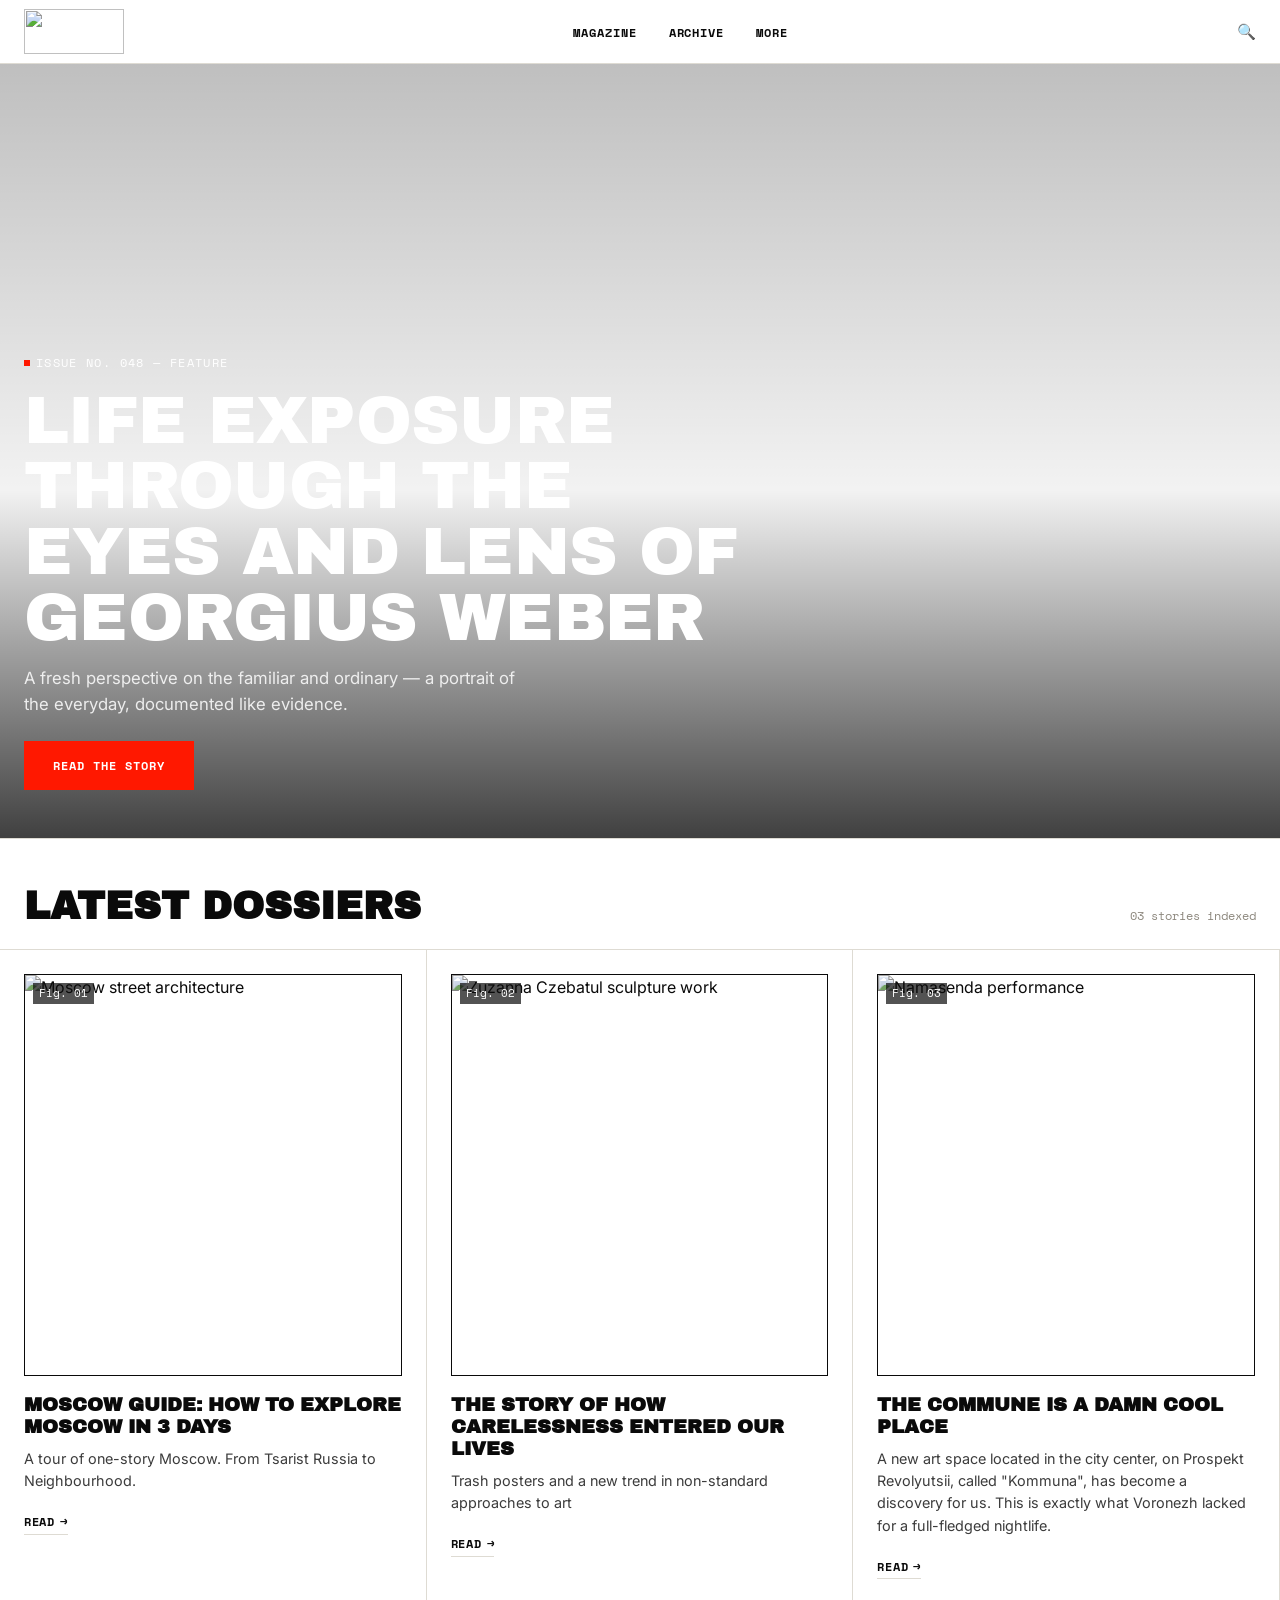
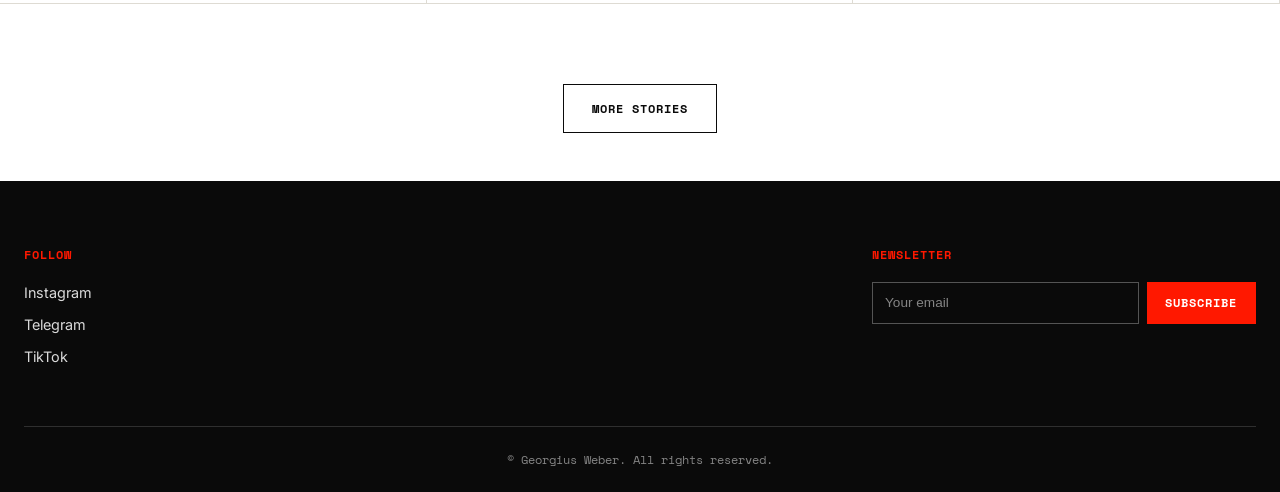
==== index.html @ 4ee1da1a "Add files via upload" ====
﻿<!DOCTYPE html>
<html lang="en">
<head>
  <meta charset="UTF-8">
  

<meta name="viewport" content="width=device-width, initial-scale=1.0, viewport-fit=cover">

 
 <title>GEOWEB — Freedom, Research &amp; Creativity</title>


  <meta name="description" content="An editorial dossier on culture, art and the people making it — Moscow and beyond.">

 

 <link rel="preconnect" href="https://fonts.googleapis.com">
  <link rel="preconnect" href="https://fonts.gstatic.com" crossorigin>
 

 <link href="https://fonts.googleapis.com/css2?family=Archivo+Black&family=Inter:wght@400;500;600;700&family=Space+Mono:wght@400;700&display=swap" rel="stylesheet">

 
 <link rel="stylesheet" href="style.css">
  <style>
    :root {
      --header-height: 64px;
      --color-foreground: 10, 10, 10;
      --color-background: 255, 255, 255;
      --color-accent: 255, 24, 0;
    }
 
 </style>
</head>
<body class="js" style="--header-height: 64px;">

  <div class="scroll-progress">
</div>

  <header class="site-header" id="siteHeader">
   
 <div class="header-container">
     
 <div class="header-logo">
        
<a href="index.html" aria-label="GEOWEB — home">
  <img src="IMG/logo.jpg" width="100" height="24"></a>
     
 </div>
      <nav class="header-nav" role="navigation" aria-label="Main navigation">
       
 <ul class="nav-list">
        
  <li><a href="magazine.html">Magazine</a></li>
         
   <li><a href="archive.html">Archive</a></li>
         
   <li><a href="#footerFollow">More</a></li>
       
 </ul>
     
 </nav>
     
 <div class="header-actions">
      
  <button class="search-toggle" aria-label="Search" id="searchToggle">
        
  <span class="icon-search">
</span>
        
 </div>
  
  </div>
  
</header>

  
<main id="mainContent">

   
 <section class="featured-story">
    
  <div class="featured-image">
      
  <img src="IMG/stul.jpg" alt="Georgius Weber — featured story" loading="eager">
    
  </div>
     
 <div class="featured-text">
       
 <span class="eyebrow">Issue No. 048 — Feature</span>
       
 <h1 class="featured-title">Life exposure through the eyes and lens of Georgius Weber</h1>
     
   <p class="featured-excerpt">A fresh perspective on the familiar and ordinary — a portrait of the everyday, documented like evidence.</p>
      
  <a href="latest-grid" class="btn btn-primary">Read the story</a>
    
  </div>
   
 </section>

  
  <div class="section-head">
    
  <h2>Latest Dossiers</h2>
     
 <span class="index-count">03 stories indexed</span>
  
  </div>

   
 <section class="latest-grid">
   
   <div class="grid-container">

      
  <article class="grid-item">
         
 <div class="grid-image">
         
   <span class="grid-fig">Fig. 01</span>
         
   <img src="IMG/xram.jpg" alt="Moscow street architecture">
      
    </div>
          
<div class="grid-text">
        
    <h2>Moscow Guide: How to Explore Moscow in 3 Days</h2>
         
   <p>A tour of one-story Moscow. From Tsarist Russia to Neighbourhood.</p>
      
      <a href="moscow-guide.html" class="btn-text">Read</a>
         
 </div>
       
 </article>

        
<article class="grid-item">
         
 <div class="grid-image">
         
   <span class="grid-fig">Fig. 02</span>
          
  <img src="IMG/IMG_7909.PNG" alt="Zuzanna Czebatul sculpture work">
         
 </div>
         
 <div class="grid-text">
         
   <h2>The story of how carelessness entered our lives</h2>
          
  <p>Trash posters and a new trend in non-standard approaches to art</p>
          
  <a href="looting.html" class="btn-text">Read</a>
       
   </div>
       
 </article>

       
 <article class="grid-item">
       
   <div class="grid-image">
           
 <span class="grid-fig">Fig. 03</span>
          
  <img src="IMG/IMG_6789.JPG" alt="Namasenda performance">
         
 </div>
         
 <div class="grid-text">
           
 <h2>The Commune is a damn cool place</h2>
         
   <p>A new art space located in the city center, on Prospekt Revolyutsii, called "Kommuna", has become a discovery for us. This is exactly what Voronezh lacked for a full-fledged nightlife.</p>
     
       <a href="namasenda.html" class="btn-text">Read</a>
         
 </div>
       
 </article>

     
 </div>
   
 </section>

   
 <div class="more-stories">
    
  <a href="archive.html" class="btn btn-secondary">More Stories</a>
   
 </div>
  </main>

  <footer class="site-footer">
    <div class="footer-container">
      <div class="footer-col">
        <div class="footer-col" id="footerFollow"></div>
        <h4>Follow</h4>
<ul>
          
  <li><a href="https://www.instagram.com/georgiossweber_?igsh=MnE4dzl3NzA2MTRw">Instagram</a></li>
          
    <li><a href="https://t.me/gorgiusweb">Telegram</a></li>
           
   <li><a href="https://www.tiktok.com/@josefvanister?_r=1&_t=ZS-97slPQVDMNW">TikTok</a></li>
          
  </ul>    
      </div>
      
<div class="footer-col">
     
 </div>
    
  <div class="footer-col">
       
 <h4>Newsletter</h4>
       
 <form class="newsletter-form">
         
 <input type="email" placeholder="Your email" aria-label="Email for newsletter" required>
         
 <button type="submit" class="btn btn-primary">Subscribe</button>
      
  </form>
     
 </div>
   
 </div>
    
<div class="footer-bottom">
      
<p>&copy; Georgius Weber. All rights reserved.</p>
   
 </div>
  </footer>

  <div class="search-modal" id="searchModal" aria-hidden="true">
   
 <div class="search-modal-content">
    
  <button class="search-close" id="searchClose" aria-label="Close search">&times;</button>
     
 <form class="search-form" action="magazine.html" method="get">
     
   <input type="search" name="q" placeholder="Search..." aria-label="Search">
    
    <button type="submit" class="btn btn-primary">Search</button>
    
  </form>
  
  </div>
  
</div>

  
<div class="mobile-menu" id="mobileMenu" aria-hidden="true">
   
 <button class="menu-close" id="menuClose" aria-label="Close menu">&times;</button>
   
 <div class="mobile-menu-content">
     
 <ul>
      
  <li><a href="magazine.html">Magazine</a></li>
      
  <li><a href="archive.html">Archive</a></li>

       
 <li><a href="about.html">More</a></li>
    
  </ul>
  
  </div>
 
 </div>

  <script src="script.js"></script>
</body>
</html>
---- style.css ----
/* ==========================================================================
   RICH RUSSIAN KIDS — editorial stylesheet
   Design system: dossier / technical-documentation meets fashion editorial
   ========================================================================== */

:root {
  --header-height: 64px;
  --ink: 10, 10, 10;
  --paper: 255, 255, 255;
  --paper-dim: 240, 239, 234;
  --signal: 255, 24, 0;      /* brand red */
  --stone: 140, 135, 125;    /* muted caption grey */
  --line: 222, 219, 211;     /* hairline rule */

  --font-display: 'Archivo Black', 'Helvetica Neue', Arial, sans-serif;
  --font-body: 'Inter', 'Helvetica Neue', Helvetica, Arial, sans-serif;
  --font-mono: 'Space Mono', 'Courier New', monospace;

  --ease: cubic-bezier(.16,.84,.44,1);
}

*, *::before, *::after { box-sizing: border-box; margin: 0; padding: 0; }

html { scroll-behavior: smooth; }
@media (prefers-reduced-motion: reduce) {
  html { scroll-behavior: auto; }
  * { animation-duration: 0.001ms !important; transition-duration: 0.001ms !important; }
}

body {
  font-family: var(--font-body);
  font-size: 1rem;
  line-height: 1.55;
  color: rgb(var(--ink));
  background-color: rgb(var(--paper));
  -webkit-font-smoothing: antialiased;
}

a { color: inherit; text-decoration: none; }
img { max-width: 100%; height: auto; display: block; }
ul { list-style: none; }

::selection { background: rgb(var(--signal)); color: #fff; }

/* focus visibility */
a:focus-visible, button:focus-visible, input:focus-visible {
  outline: 2px solid rgb(var(--signal));
  outline-offset: 3px;
}

.eyebrow {
  font-family: var(--font-mono);
  font-size: 0.72rem;
  letter-spacing: 0.12em;
  text-transform: uppercase;
  color: rgb(var(--signal));
  display: inline-flex;
  align-items: center;
  gap: 0.5em;
}
.eyebrow::before {
  content: '';
  width: 6px; height: 6px;
  background: rgb(var(--signal));
  display: inline-block;
}

/* ==========================================================================
   Header
   ========================================================================== */
.site-header {
  position: sticky;
  top: 0;
  z-index: 100;
  background: rgba(255,255,255,0.92);
  backdrop-filter: saturate(140%) blur(10px);
  border-bottom: 1px solid rgb(var(--line));
  height: var(--header-height);
  display: flex;
  align-items: center;
  transition: height 0.35s var(--ease), box-shadow 0.35s var(--ease);
}

.site-header.is-condensed { height: 48px; box-shadow: 0 1px 0 rgb(var(--line)); }
.site-header.is-hidden { transform: translateY(-100%); }
.site-header { transition: height 0.35s var(--ease), transform 0.35s var(--ease); }

.header-container {
  width: 100%;
  max-width: 1520px;
  margin: 0 auto;
  padding: 0 1.5rem;
  display: flex;
  justify-content: space-between;
  align-items: center;
}

.header-logo a {
  font-family: var(--font-display);
  font-size: 0.95rem;
  letter-spacing: 0.02em;
  white-space: nowrap;
}
.header-logo img { height: 45px; width: 100px; }

.header-nav { display: none; }

.nav-list { display: flex; gap: 2rem; }

.nav-list a {
  position: relative;
  font-family: var(--font-mono);
  font-size: 0.75rem;
  font-weight: 700;
  text-transform: uppercase;
  letter-spacing: 0.08em;
  padding: 4px 0;
}

.nav-list a::after {
  content: '';
  position: absolute;
  left: 0; bottom: 0;
  width: 100%; height: 2px;
  background: rgb(var(--signal));
  transform: scaleX(0);
  transform-origin: left;
  transition: transform 0.3s var(--ease);
}
.nav-list a:hover::after,
.nav-list a.is-active::after { transform: scaleX(1); }
.nav-list a:hover { color: rgb(var(--signal)); }

.header-actions { display: flex; align-items: center; gap: 1.25rem; }

.search-toggle, .menu-toggle, .cart-link {
  background: none;
  border: none;
  cursor: pointer;
  display: flex;
  align-items: center;
  font-size: 1.1rem;
  position: relative;
  color: rgb(var(--ink));
  transition: color 0.2s;
}
.search-toggle:hover, .menu-toggle:hover, .cart-link:hover { color: rgb(var(--signal)); }

.icon-search::before { content: '\1F50D'; font-size: 0.95rem; }
.icon-menu::before { content: '\2261'; font-size: 1.3rem; }
.icon-cart::before { content: '\1F6CD'; font-size: 1rem; }

.cart-count {
  position: absolute;
  top: -6px;
  right: -10px;
  background: rgb(var(--signal));
  color: #fff;
  font-family: var(--font-mono);
  font-size: 0.62rem;
  width: 16px;
  height: 16px;
  border-radius: 50%;
  display: flex;
  align-items: center;
  justify-content: center;
}

/* ==========================================================================
   Main / reveal utility
   ========================================================================== */
#mainContent { max-width: 100%; overflow: hidden; }

.reveal {
  opacity: 0;
  transform: translateY(28px);
  transition: opacity 0.8s var(--ease), transform 0.8s var(--ease);
}
.reveal.fade-in { opacity: 1; transform: translateY(0); }
.reveal:nth-child(2) { transition-delay: 0.06s; }
.reveal:nth-child(3) { transition-delay: 0.12s; }
.reveal:nth-child(4) { transition-delay: 0.18s; }

/* ==========================================================================
   Featured story (hero)
   ========================================================================== */
.featured-story {
  position: relative;
  margin-bottom: 0;
  border-bottom: 1px solid rgb(var(--line));
}

.featured-image { position: relative; overflow: hidden; }
.featured-image img {
  width: 100%;
  height: 86vh;
  min-height: 480px;
  object-fit: cover;
  transform: scale(1.06);
  transition: transform 8s var(--ease);
}
.featured-story:hover .featured-image img { transform: scale(1); }

.featured-image::after {
  content: '';
  position: absolute; inset: 0;
  background: linear-gradient(0deg, rgba(0,0,0,0.75) 0%, rgba(0,0,0,0.05) 45%, rgba(0,0,0,0.25) 100%);
}

.featured-text {
  position: absolute;
  bottom: 3rem;
  left: 1.5rem;
  right: 1.5rem;
  color: #fff;
  max-width: 760px;
}

.featured-text .eyebrow { color: #fff; margin-bottom: 1rem; }
.featured-text .eyebrow::before { background: rgb(var(--signal)); }

.featured-title {
  font-family: var(--font-display);
  font-size: clamp(2rem, 6vw, 4.2rem);
  font-weight: 400;
  line-height: 0.98;
  text-transform: uppercase;
  letter-spacing: -0.01em;
  margin-bottom: 0.9rem;
}

.featured-excerpt {
  font-size: 1.05rem;
  margin-bottom: 1.5rem;
  max-width: 46ch;
  color: rgba(255,255,255,0.85);
}

/* ==========================================================================
   Buttons
   ========================================================================== */
.btn {
  display: inline-flex;
  align-items: center;
  gap: 0.6em;
  padding: 0.85rem 1.75rem;
  font-family: var(--font-mono);
  font-weight: 700;
  font-size: 0.78rem;
  text-transform: uppercase;
  letter-spacing: 0.08em;
  border: 1px solid transparent;
  cursor: pointer;
  transition: all 0.25s var(--ease);
}

.btn-primary { background-color: rgb(var(--signal)); color: #fff; border-color: rgb(var(--signal)); }
.btn-primary:hover { background-color: #fff; color: rgb(var(--signal)); }

.btn-secondary { background-color: transparent; color: rgb(var(--ink)); border-color: rgb(var(--ink)); }
.btn-secondary:hover { background-color: rgb(var(--ink)); color: #fff; }

.btn-text {
  font-family: var(--font-mono);
  font-weight: 700;
  font-size: 0.78rem;
  text-transform: uppercase;
  letter-spacing: 0.06em;
  color: rgb(var(--ink));
  display: inline-flex;
  align-items: center;
  gap: 0.4em;
  border-bottom: 1px solid rgb(var(--line));
  padding-bottom: 2px;
  transition: color 0.25s, border-color 0.25s, gap 0.25s;
}
.btn-text::after { content: '\2192'; transition: transform 0.25s var(--ease); }
.btn-text:hover { color: rgb(var(--signal)); border-color: rgb(var(--signal)); }
.btn-text:hover::after { transform: translateX(4px); }

/* ==========================================================================
   Section headers (dossier style)
   ========================================================================== */
.section-head {
  display: flex;
  justify-content: space-between;
  align-items: flex-end;
  max-width: 1520px;
  margin: 0 auto;
  padding: 3rem 1.5rem 1.5rem;
  border-bottom: 1px solid rgb(var(--line));
}
.section-head h2 {
  font-family: var(--font-display);
  font-size: clamp(1.5rem, 3vw, 2.4rem);
  text-transform: uppercase;
  line-height: 1;
}
.section-head .index-count { font-family: var(--font-mono); font-size: 0.78rem; color: rgb(var(--stone)); }

/* ==========================================================================
   Latest grid — dossier frames
   ========================================================================== */
.latest-grid { padding: 0 0 2rem; }

.grid-container {
  display: grid;
  grid-template-columns: repeat(auto-fit, minmax(300px, 1fr));
  max-width: 1520px;
  margin: 0 auto;
}

.grid-item {
  border-right: 1px solid rgb(var(--line));
  border-bottom: 1px solid rgb(var(--line));
  padding: 1.5rem;
  position: relative;
  transition: background 0.3s var(--ease);
}
.grid-item:hover { background: rgba(var(--paper-dim), 0.6); }

.grid-image {
  position: relative;
  overflow: hidden;
  margin-bottom: 1.1rem;
  border: 1px solid rgb(var(--ink));
}
.grid-image::before,
.grid-image::after {
  content: '';
  position: absolute;
  width: 14px; height: 14px;
  border: 2px solid rgb(var(--signal));
  z-index: 2;
  opacity: 0;
  transition: opacity 0.3s var(--ease);
}
.grid-image::before { top: -1px; left: -1px; border-right: none; border-bottom: none; }
.grid-image::after { bottom: -1px; right: -1px; border-left: none; border-top: none; }
.grid-item:hover .grid-image::before,
.grid-item:hover .grid-image::after { opacity: 1; }

.grid-image img {
  width: 100%;
  height: 400px;
  object-fit: cover;
  transition: transform 0.6s var(--ease), filter 0.6s var(--ease);
  filter: grayscale(45%);
}
.grid-item:hover .grid-image img { transform: scale(1.045); filter: grayscale(0%); }

.grid-fig {
  position: absolute;
  top: 0.5rem; left: 0.5rem;
  font-family: var(--font-mono);
  font-size: 0.68rem;
  color: #fff;
  background: rgba(10,10,10,0.7);
  padding: 2px 6px;
  z-index: 3;
}

.grid-text h2 {
  font-family: var(--font-display);
  font-size: 1.2rem;
  text-transform: uppercase;
  line-height: 1.15;
  margin-bottom: 0.6rem;
}

.grid-text p {
  font-size: 0.9rem;
  color: rgb(60,60,60);
  margin-bottom: 1rem;
}

/* ==========================================================================
   More Stories
   ========================================================================== */
.more-stories { text-align: center; padding: 3rem 1.5rem; }

/* ==========================================================================
   Footer
   ========================================================================== */
.site-footer { background: rgb(var(--ink)); color: rgba(255,255,255,0.85); padding: 4rem 1.5rem 1.5rem; margin-top: 0; }

.footer-container {
  display: grid;
  grid-template-columns: repeat(auto-fit, minmax(200px, 1fr));
  gap: 2.5rem;
  max-width: 1520px;
  margin: 0 auto;
}

.footer-col h4 {
  font-family: var(--font-mono);
  font-size: 0.78rem;
  letter-spacing: 0.08em;
  margin-bottom: 1.1rem;
  text-transform: uppercase;
  color: rgb(var(--signal));
}

.footer-col li { margin-bottom: 0.6rem; font-size: 0.9rem; }
.footer-col a { transition: color 0.2s; }
.footer-col a:hover { color: rgb(var(--signal)); }

.newsletter-form { display: flex; gap: 0.5rem; }
.newsletter-form input {
  flex: 1;
  padding: 0.65rem 0.75rem;
  border: 1px solid rgba(255,255,255,0.3);
  background: transparent;
  color: #fff;
  font-size: 0.85rem;
}
.newsletter-form input::placeholder { color: rgba(255,255,255,0.5); }
.newsletter-form .btn-primary { padding: 0.65rem 1.1rem; }

.footer-bottom {
  text-align: center;
  margin-top: 3rem;
  padding-top: 1.5rem;
  border-top: 1px solid rgba(255,255,255,0.15);
  font-family: var(--font-mono);
  font-size: 0.72rem;
  color: rgba(255,255,255,0.5);
}

/* ==========================================================================
   Search modal / mobile menu
   ========================================================================== */
.search-modal {
  display: none;
  position: fixed; inset: 0;
  background: rgba(10,10,10,0.92);
  z-index: 1000;
  align-items: center;
  justify-content: center;
}
.search-modal[aria-hidden="false"] { display: flex; }

.search-modal-content { width: 90%; max-width: 640px; position: relative; }

.search-form { display: flex; gap: 0.5rem; border-bottom: 2px solid #fff; padding-bottom: 0.75rem; }
.search-form input {
  flex: 1; background: none; border: none;
  color: #fff; font-family: var(--font-display); font-size: 1.4rem;
  text-transform: uppercase;
}
.search-form input::placeholder { color: rgba(255,255,255,0.4); }
.search-form input:focus { outline: none; }
.search-form .btn-primary { flex-shrink: 0; }

.search-close {
  position: absolute; top: -3rem; right: 0;
  background: none; border: none; color: #fff;
  font-size: 1.8rem; cursor: pointer;
}

.mobile-menu {
  display: none;
  position: fixed; top: 0; right: 0;
  width: 84%; max-width: 380px; height: 100%;
  background: rgb(var(--ink));
  color: #fff;
  z-index: 1001;
  padding: 2rem;
  transform: translateX(100%);
  transition: transform 0.4s var(--ease);
}
.mobile-menu[aria-hidden="false"] { display: block; transform: translateX(0); }

.mobile-menu-content ul { margin-top: 3.5rem; }
.mobile-menu-content li {
  margin-bottom: 1.4rem;
  border-bottom: 1px solid rgba(255,255,255,0.1);
  padding-bottom: 1.4rem;
}
.mobile-menu-content a {
  font-family: var(--font-display);
  font-size: 1.4rem;
  text-transform: uppercase;
}
.mobile-menu-content a:hover { color: rgb(var(--signal)); }

.menu-close {
  position: absolute; top: 1.5rem; right: 1.5rem;
  background: none; border: none; color: #fff;
  font-size: 1.8rem; cursor: pointer;
}

/* ==========================================================================
   Portfolio story pages
   ========================================================================== */
.story-hero {
  position: relative;
  border-bottom: 1px solid rgb(var(--line));
}
.story-hero-image { position:relative ; overflow: hidden; }
.story-hero-image img { width: 100%; height: 85vh; min-height: 380px; object-fit: cover; }
.story-hero-image::after {
  content: '';
  position: absolute; inset: 0;
  background: linear-gradient(0deg, rgba(0,0,0,0.7) 0%, rgba(0,0,0,0.1) 60%);
}
.story-hero-text {
  position: absolute; bottom: 2.5rem; left: 1.5rem; right: 1.5rem;
  color: #fff; max-width: 900px;
}
.story-meta {
  font-family: var(--font-mono);
  font-size: 0.72rem;
  letter-spacing: 0.08em;
  text-transform: uppercase;
  color: rgba(255,255,255,0.7);
  display: flex; gap: 1.5rem; margin-top: 1rem;
}

.story-title {
  font-family: var(--font-display);
  font-size: clamp(2rem, 5.5vw, 3.6rem);
  text-transform: uppercase;
  line-height: 1;
}

.story-body {
  max-width: 760px;
  margin: 0 auto;
  padding: 4rem 1.5rem 2rem;
}
.story-body p { font-size: 1.08rem; margin-bottom: 1.4rem; color: rgb(40,40,40); }
.story-body p:first-of-type::first-letter {
  font-family: var(--font-display);
  font-size: 3.4rem;
  float: left;
  line-height: 0.8;
  margin: 0.1rem 0.4rem 0 0;
  color: rgb(var(--signal));
}

.story-gallery {
  max-width: 1520px;
  margin: 0 auto;
  padding: 2rem 1.5rem 5rem;
  display: grid;
  grid-template-columns: repeat(auto-fit, minmax(320px, 1fr));
  gap: 2.5rem 1.5rem;
}

.gallery-frame {
  position: relative;
  border: 1px solid rgb(var(--ink));
  cursor: zoom-in;
  overflow: hidden;
}
.gallery-frame::before, .gallery-frame::after {
  content: '';
  position: absolute; width: 14px; height: 14px;
  border: 2px solid rgb(var(--signal));
  z-index: 2; opacity: 0; transition: opacity 0.3s var(--ease);
}
.gallery-frame::before { top: -1px; left: -1px; border-right: none; border-bottom: none; }
.gallery-frame::after { bottom: -1px; right: -1px; border-left: none; border-top: none; }
.gallery-frame:hover::before, .gallery-frame:hover::after { opacity: 1; }

.gallery-frame img {
  width: 500px; height: 460px; object-fit: cover;
  transition: transform 0.6s var(--ease);
}
.gallery-frame:hover img { transform: scale(1.05); }

.gallery-caption {
  font-family: var(--font-mono);
  font-size: 0.68rem;
  letter-spacing: 0.05em;
  color: rgb(var(--stone));
  padding: 0.6rem 0.1rem 0;
  display: flex; justify-content: space-between;
}

.gallery-frame.tall .gallery-frame-inner,
.gallery-frame.tall img { height: 460px; }

/* lightbox */
.lightbox {
  display: none;
  position: fixed; inset: 0;
  background: rgba(8,8,8,0.96);
  z-index: 2000;
  align-items: center;
  justify-content: center;
  padding: 3rem 1.5rem;
}
.lightbox[aria-hidden="false"] { display: flex; }
.lightbox img {
  max-width: 100%; max-height: 82vh;
  width: auto; margin: 0 auto;
  border: 1px solid rgba(255,255,255,0.2);
}
.lightbox-caption {
  color: rgba(255,255,255,0.75);
  font-family: var(--font-mono);
  font-size: 0.75rem;
  text-align: center;
  margin-top: 1rem;
}
.lightbox-close {
  position: absolute; top: 1.5rem; right: 1.5rem;
  background: none; border: none; color: #fff;
  font-size: 2rem; cursor: pointer; line-height: 1;
}
.lightbox-nav {
  position: absolute; top: 50%; transform: translateY(-50%);
  background: none; border: none; color: #fff;
  font-size: 2.2rem; cursor: pointer; padding: 1rem;
  transition: color 0.2s;
}
.lightbox-nav:hover { color: rgb(var(--signal)); }
.lightbox-prev { left: 0.5rem; }
.lightbox-next { right: 0.5rem; }

.story-nav-footer {
  border-top: 1px solid rgb(var(--line));
  display: flex; justify-content: space-between;
  max-width: 1520px; margin: 0 auto;
}
.story-nav-footer a {
  flex: 1; padding: 2.5rem 1.5rem;
  font-family: var(--font-mono);
  text-transform: uppercase; font-size: 0.78rem;
  letter-spacing: 0.06em;
  transition: background 0.25s;
}
.story-nav-footer a:hover { background: rgb(var(--paper-dim)); color: rgb(var(--signal)); }
.story-nav-footer a:last-child { text-align: right; border-left: 1px solid rgb(var(--line)); }

/* progress bar */
.scroll-progress {
  position: fixed; top: 0; left: 0; height: 3px;
  background: rgb(var(--signal));
  z-index: 200; width: 0%;
  transition: width 0.1s linear;
}

/* ==========================================================================
   Responsive
   ========================================================================== */
@media (min-width: 768px) {
  .header-nav { display: block; }
  .menu-toggle { display: none; }
}

@media (max-width: 767px) {
  .story-nav-footer { flex-direction: column; }
  .story-nav-footer a:last-child { border-left: none; border-top: 1px solid rgb(var(--line)); text-align: left; }
}
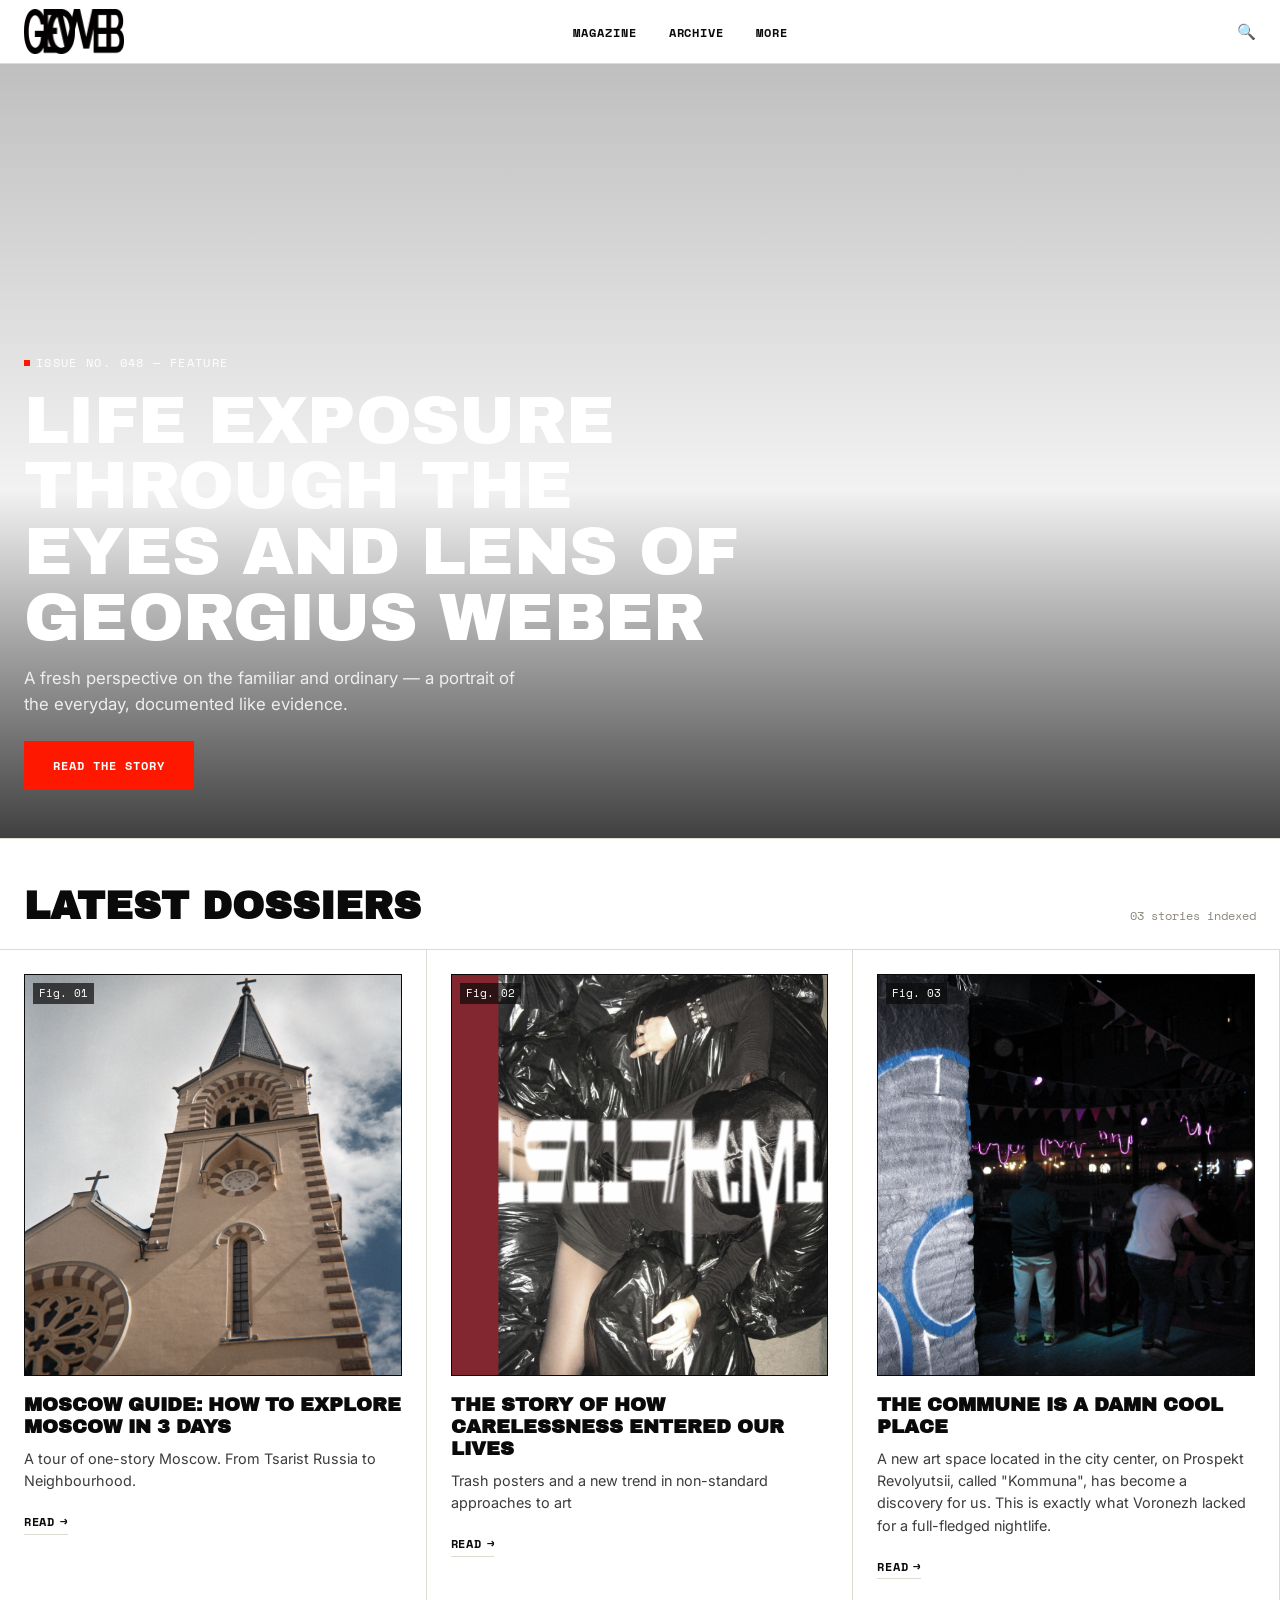
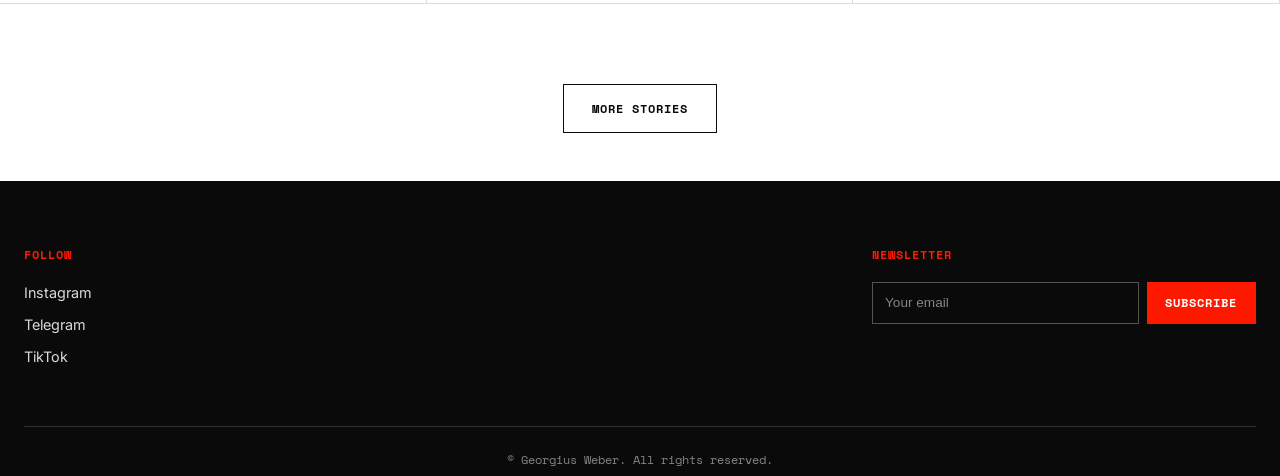
==== commit 6a5567cc: "Update index.html" ====
--- a/index.html
+++ b/index.html
@@ -82,7 +82,7 @@
     
   <div class="featured-image">
       
-  <img src="IMG/stul.jpg" alt="Georgius Weber — featured story" loading="eager">
+  <img src=".IMG/stul.jpg" alt="Georgius Weber — featured story" loading="eager">
     
   </div>
      
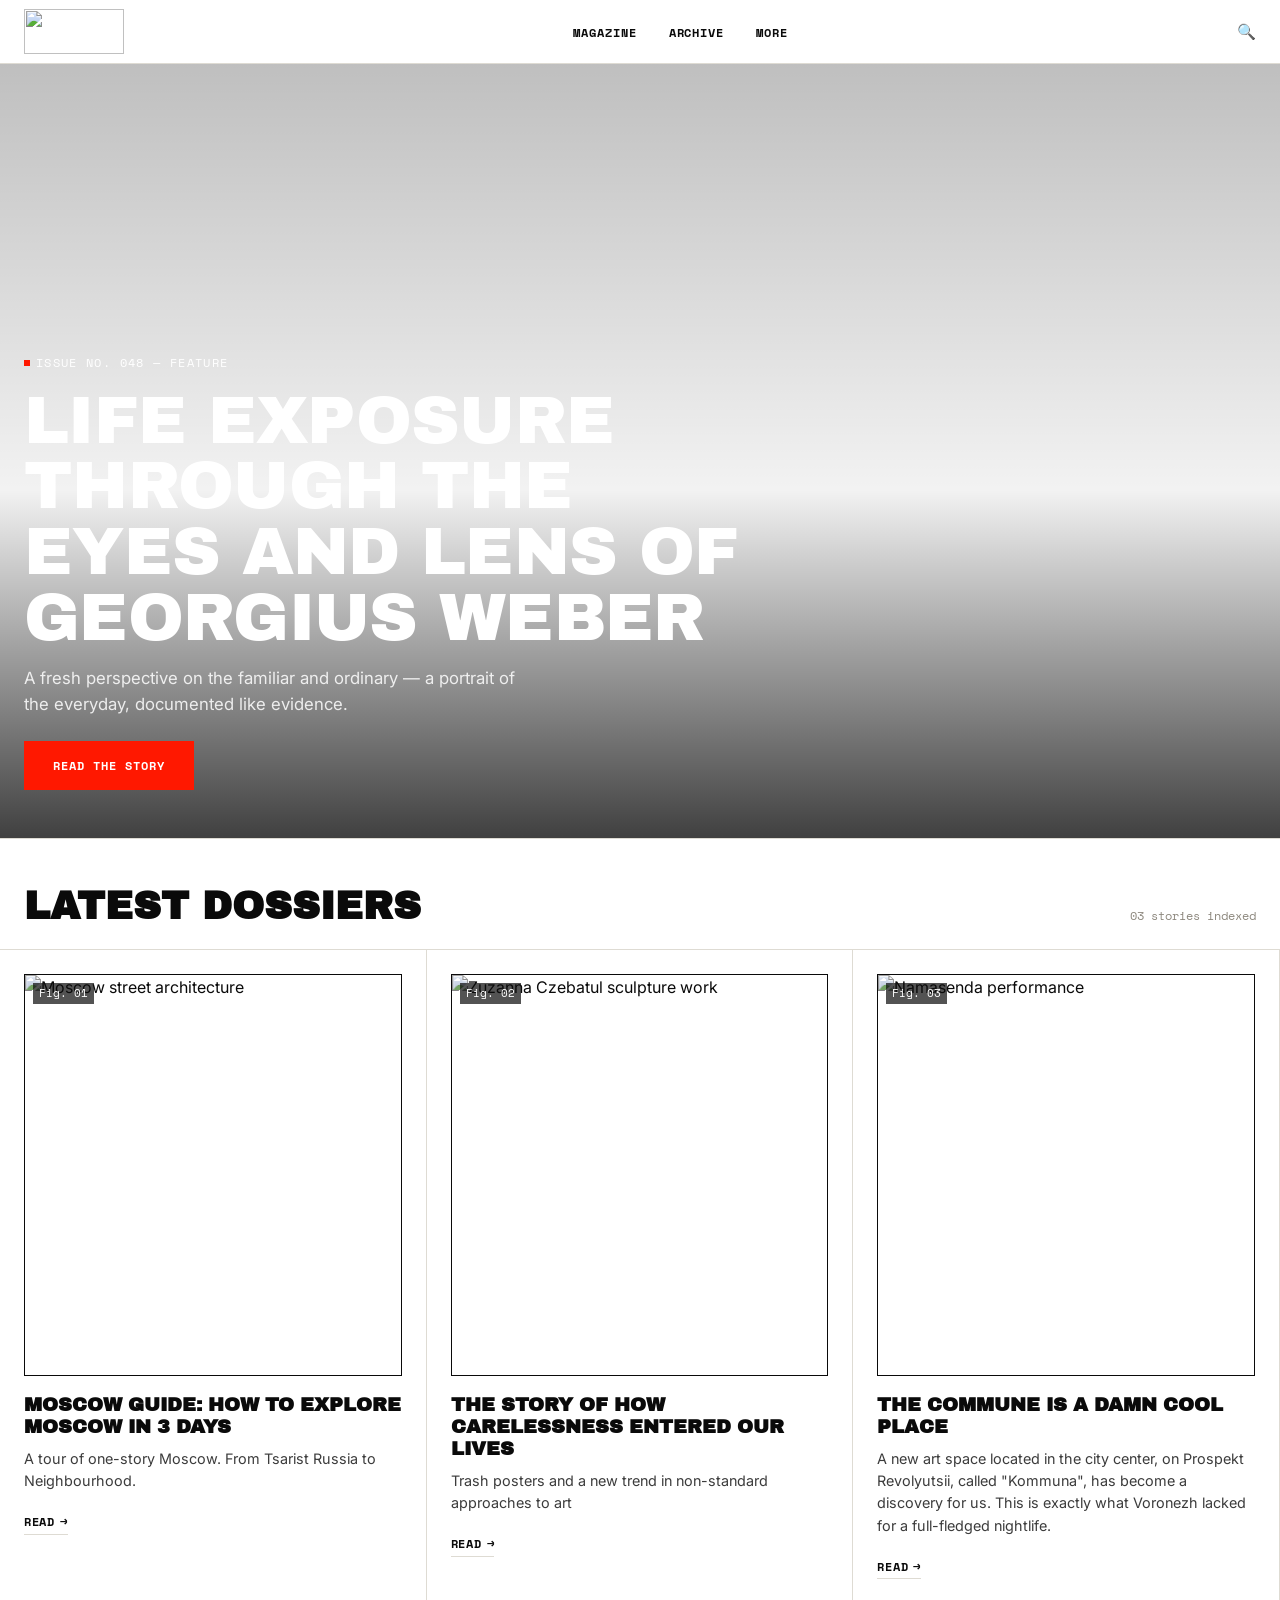
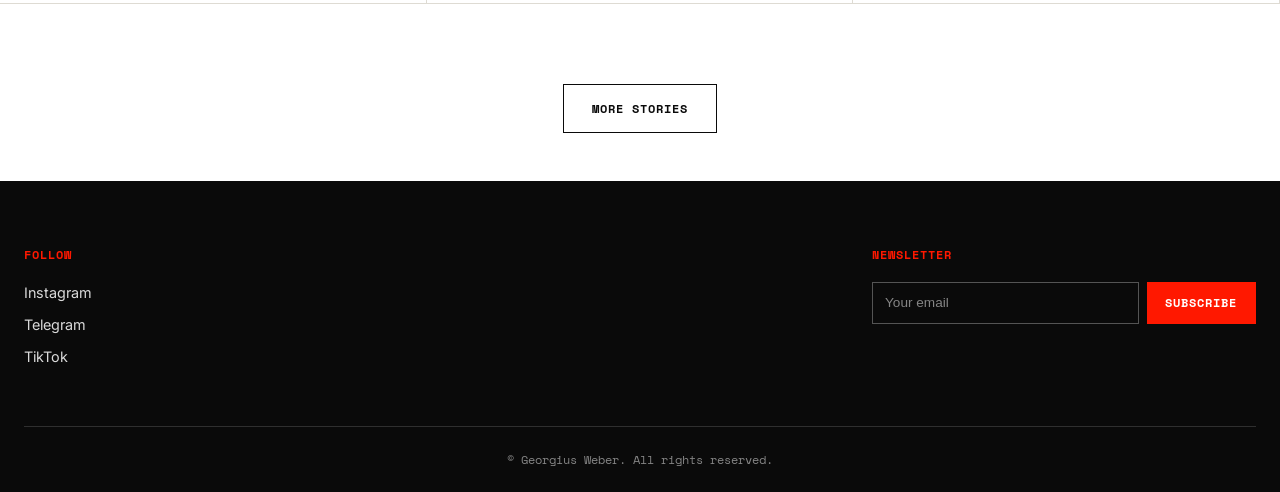
==== commit 916e1968: "Update index.html" ====
--- a/index.html
+++ b/index.html
@@ -82,7 +82,7 @@
     
   <div class="featured-image">
       
-  <img src=".IMG/stul.jpg" alt="Georgius Weber — featured story" loading="eager">
+  <img src="IMG/stul.jpg" alt="Georgius Weber — featured story" loading="eager">
     
   </div>
      
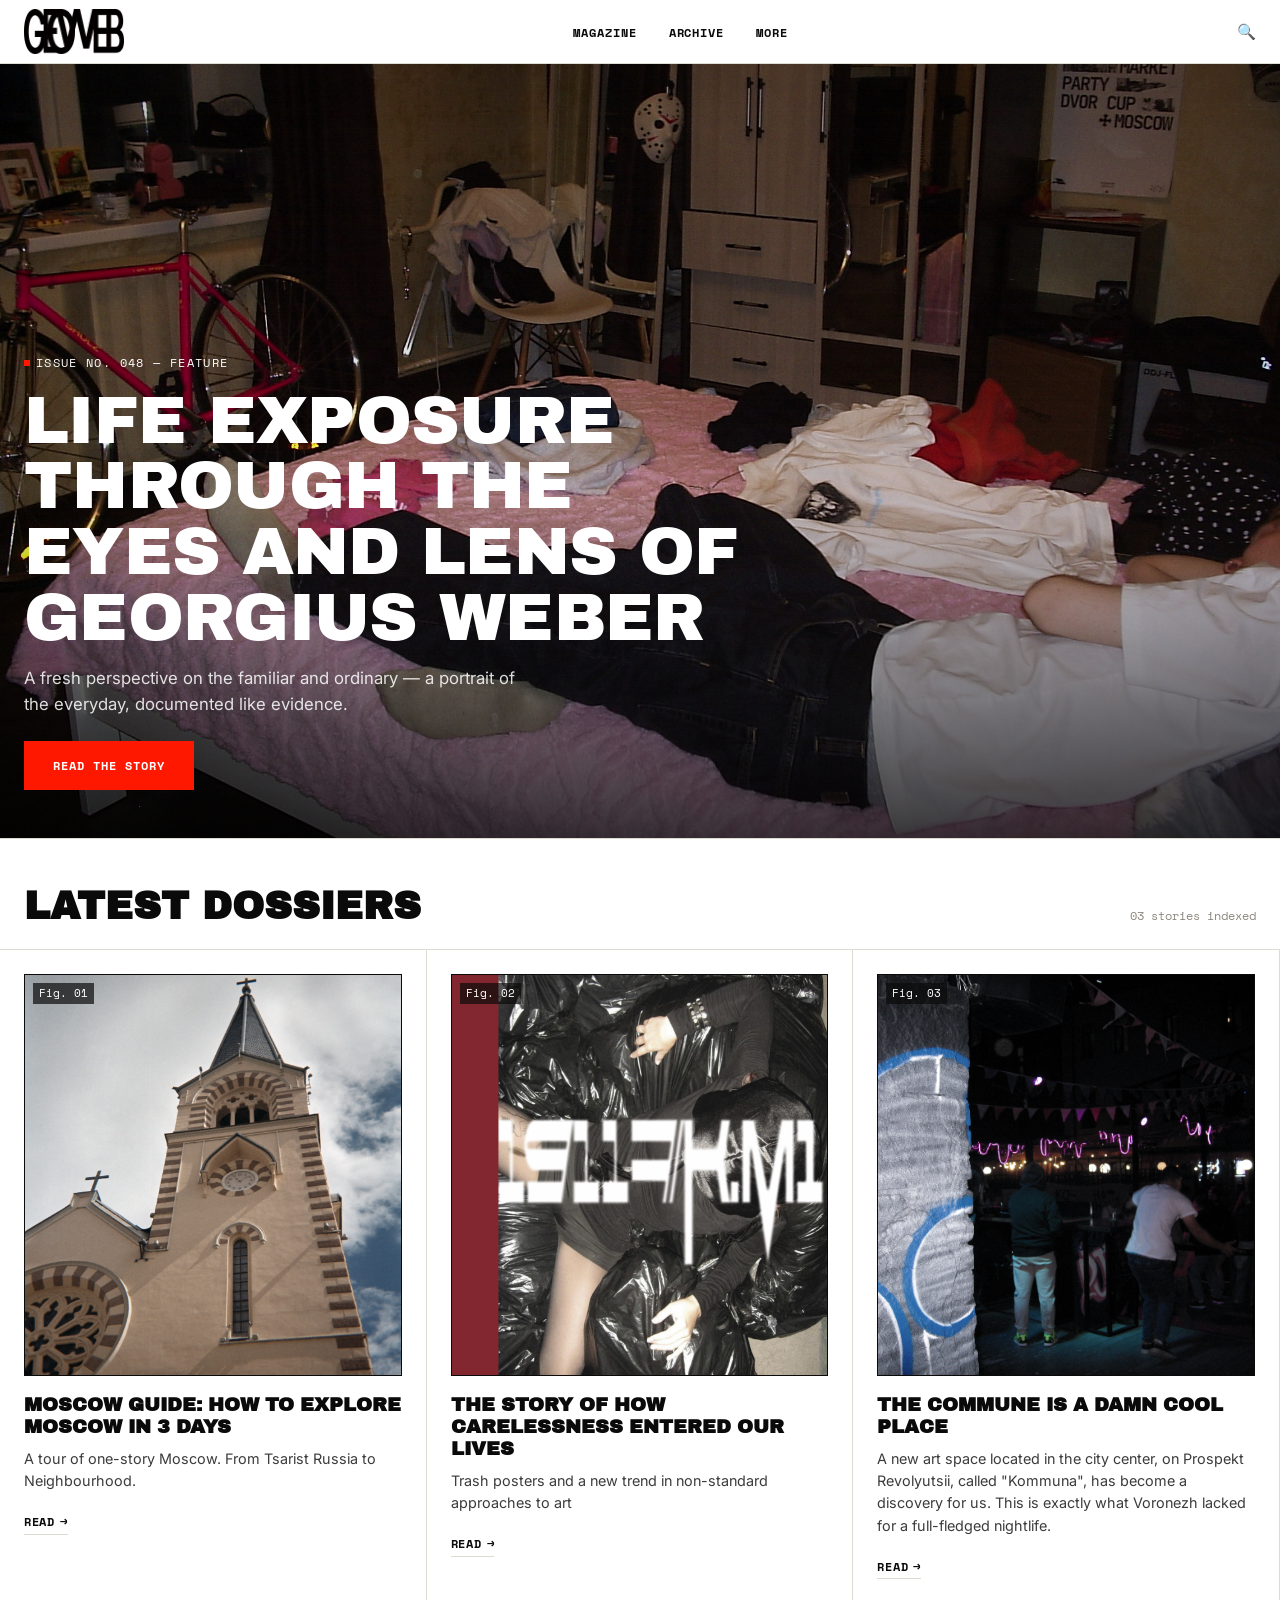
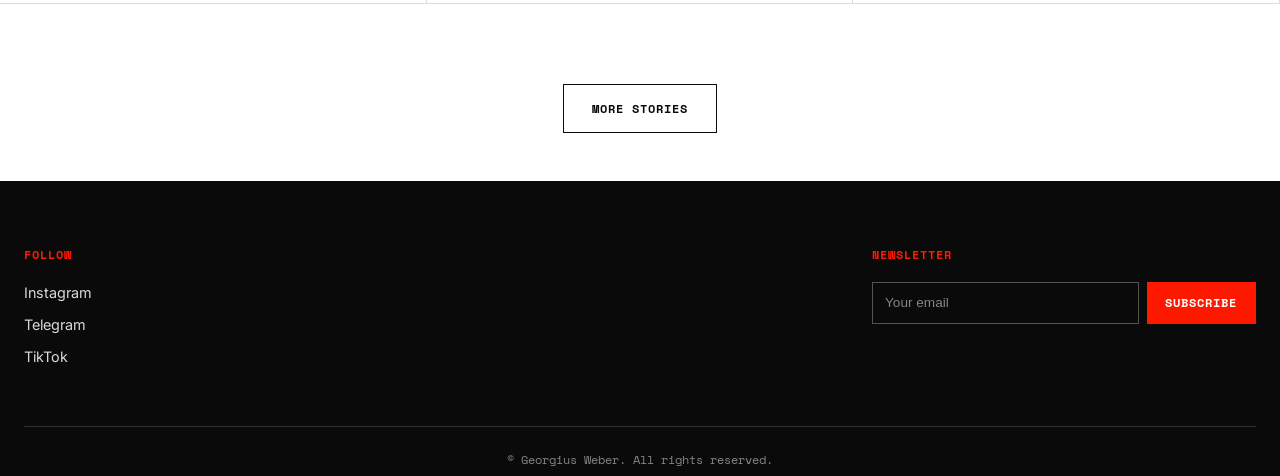
==== commit 05c4314a: "Update index.html" ====
--- a/index.html
+++ b/index.html
@@ -82,7 +82,7 @@
     
   <div class="featured-image">
       
-  <img src="IMG/stul.jpg" alt="Georgius Weber — featured story" loading="eager">
+  <img src="IMG/stul.JPG" alt="Georgius Weber — featured story" loading="eager">
     
   </div>
      
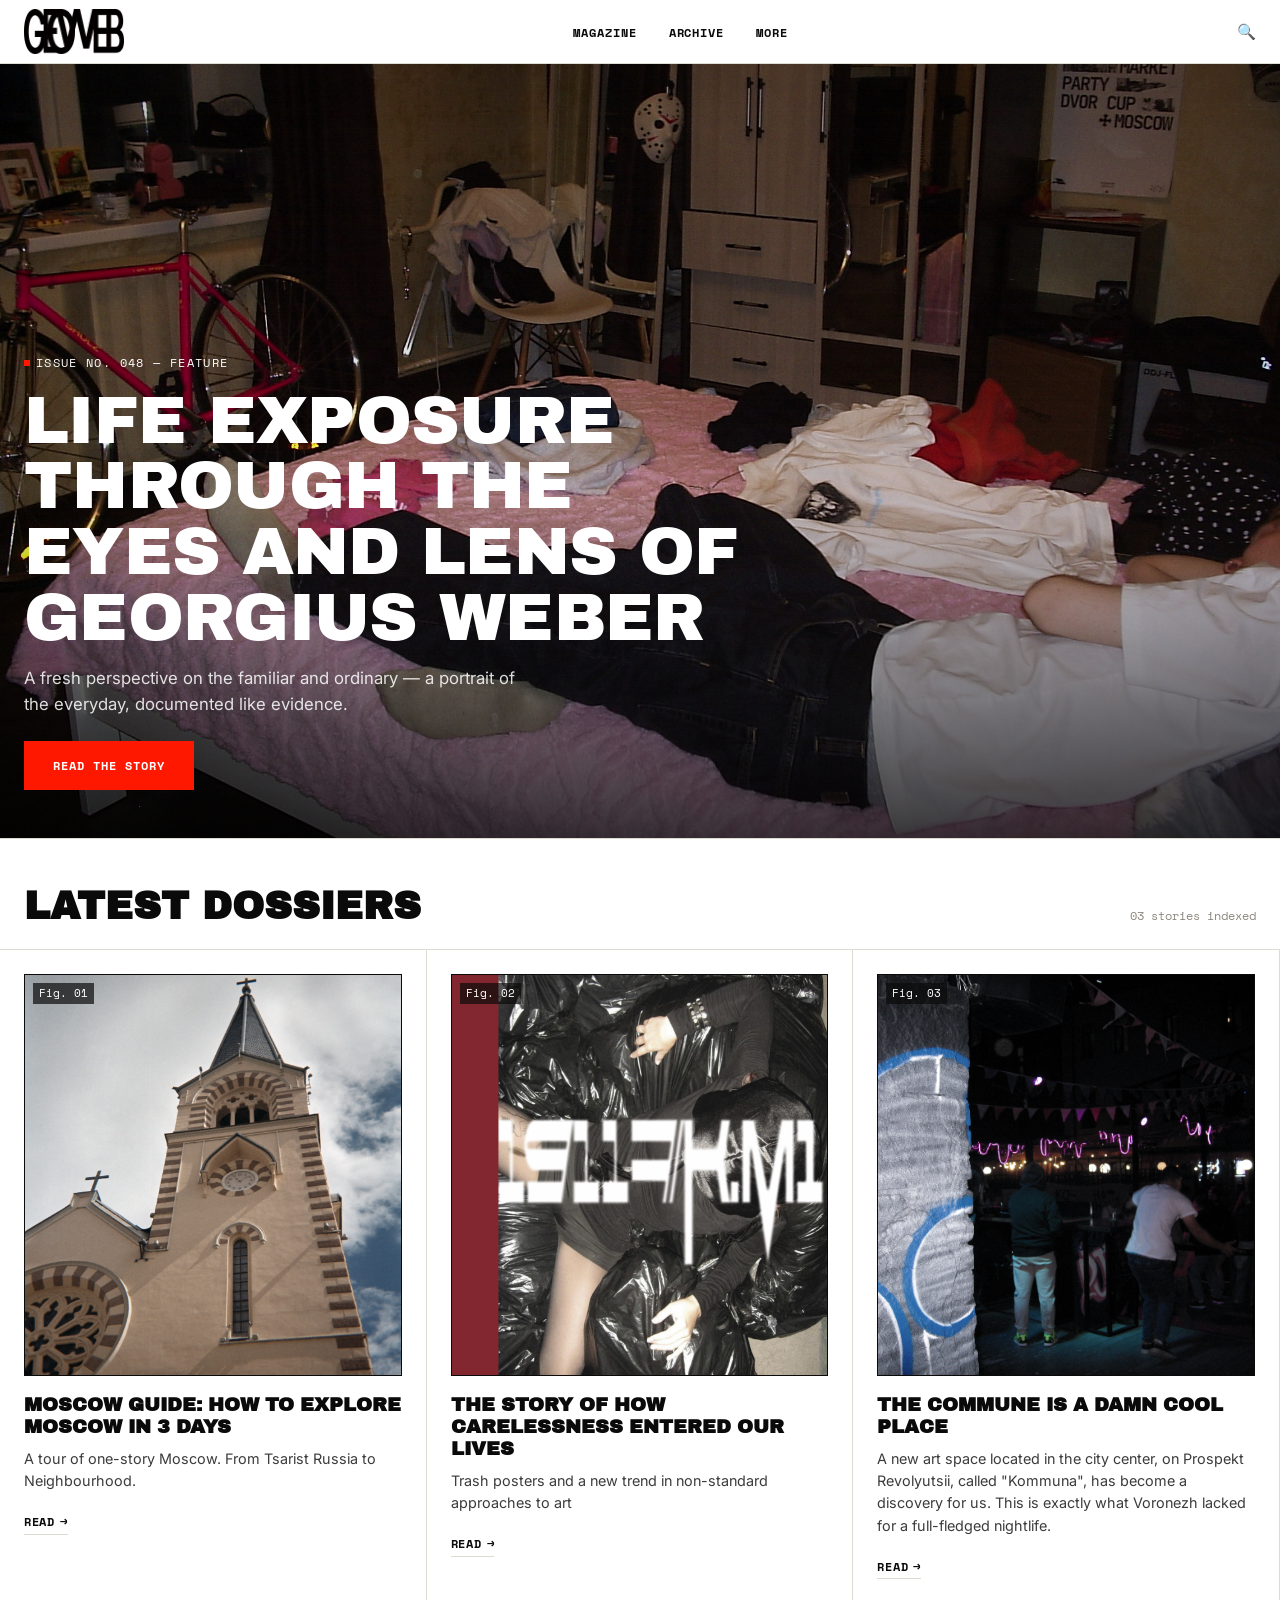
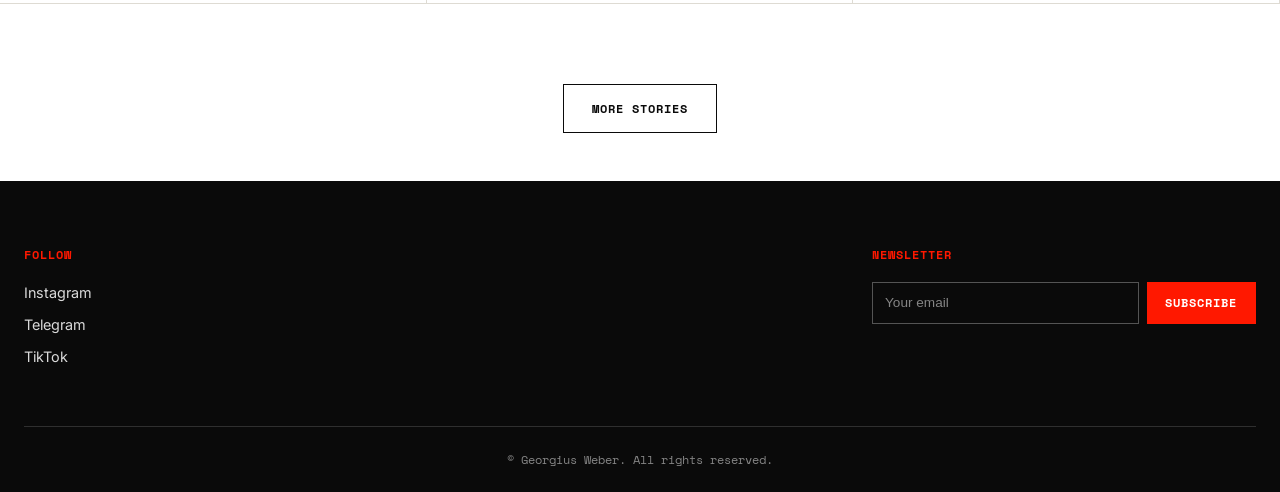
==== commit e8898f88: "Update index.html" ====
--- a/index.html
+++ b/index.html
@@ -5,7 +5,7 @@
   
 
 <meta name="viewport" content="width=device-width, initial-scale=1.0, viewport-fit=cover">
-
+<link rel="icon" href="logo.ico" type="image/x-icon">
  
  <title>GEOWEB — Freedom, Research &amp; Creativity</title>
 
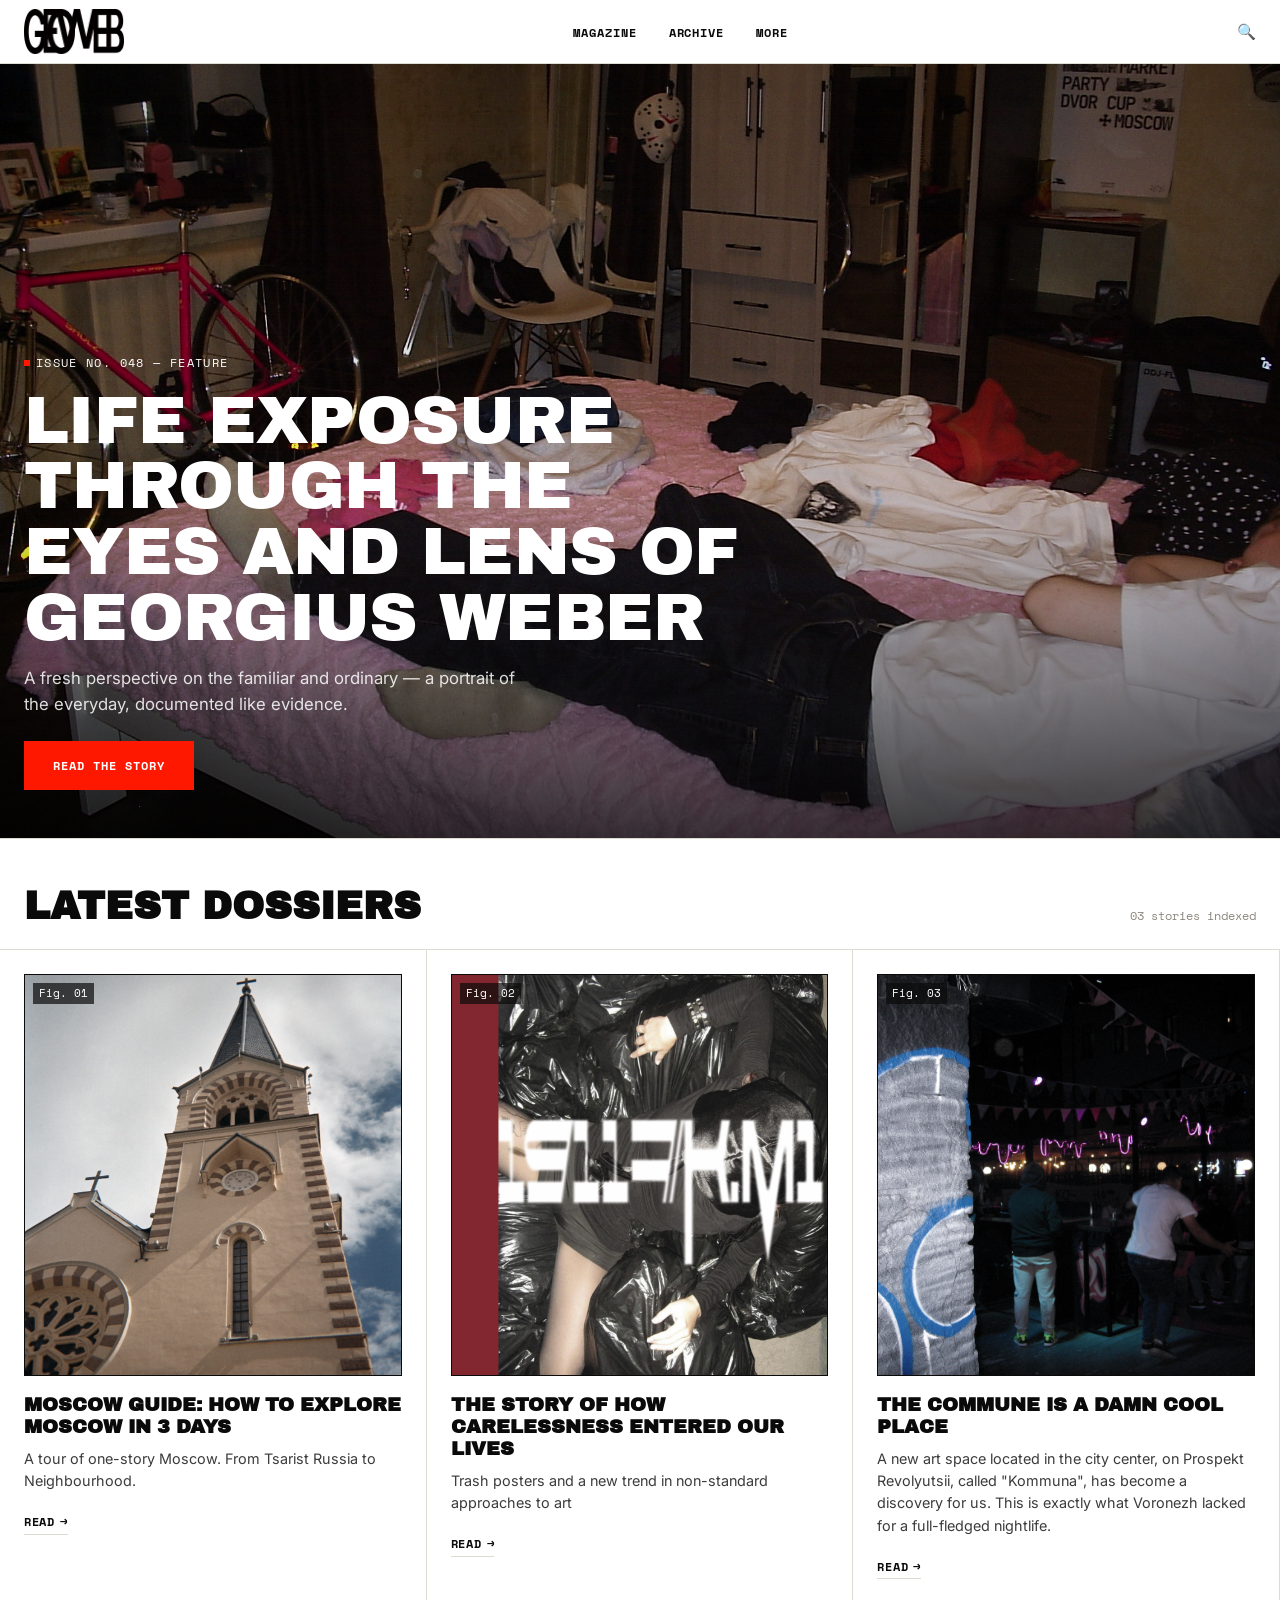
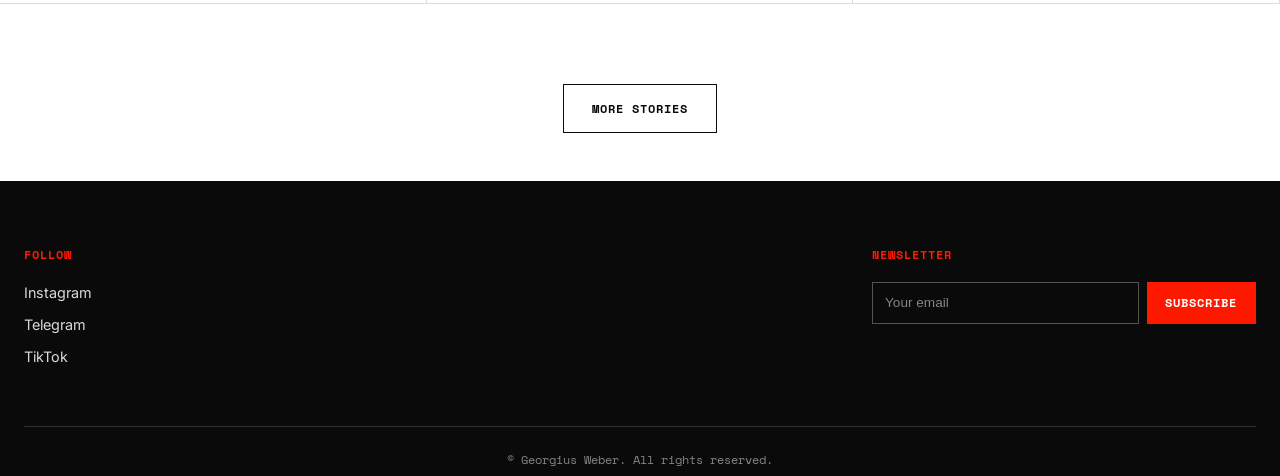
==== commit 1d5d834f: "Update index.html" ====
--- a/index.html
+++ b/index.html
@@ -5,7 +5,7 @@
   
 
 <meta name="viewport" content="width=device-width, initial-scale=1.0, viewport-fit=cover">
-<link rel="icon" href="logo.ico" type="image/x-icon">
+<link rel="icon" href="IMG/logo.ico" type="image/x-icon">
  
  <title>GEOWEB — Freedom, Research &amp; Creativity</title>
 
